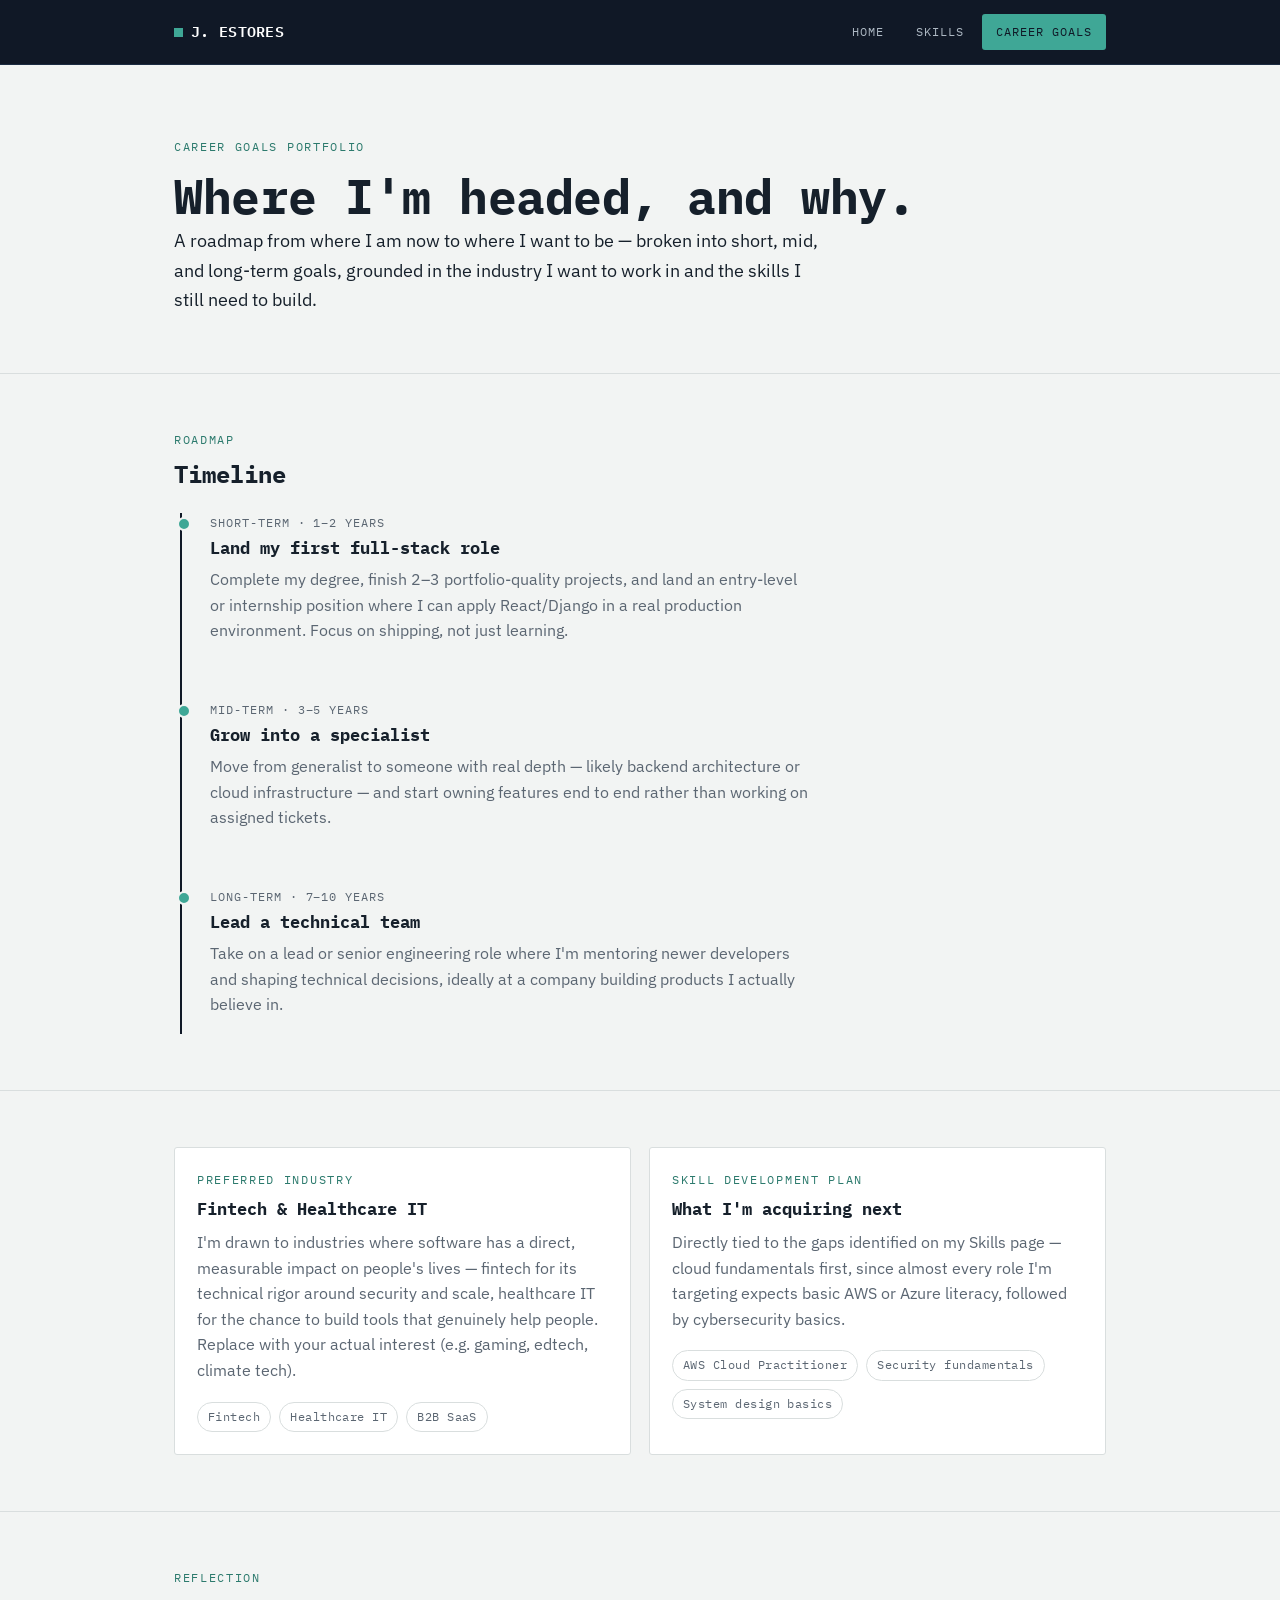
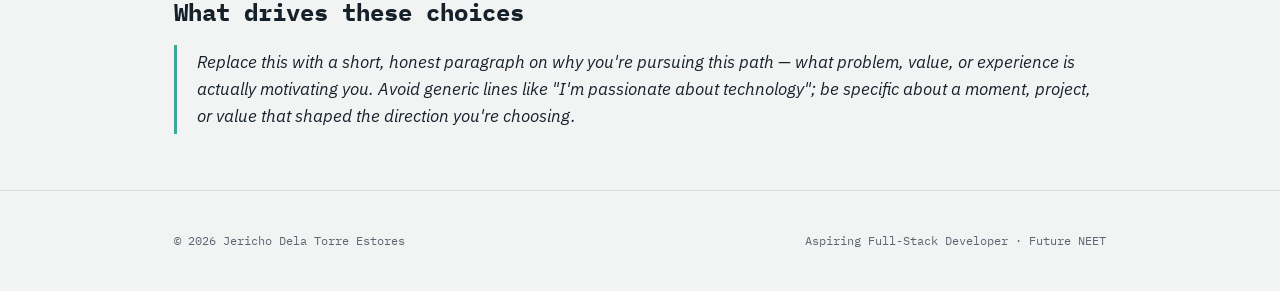
==== goals.html @ a323cb93 "Add files via upload" ====
<!DOCTYPE html>
<html lang="en">
<head>
<meta charset="UTF-8">
<meta name="viewport" content="width=device-width, initial-scale=1.0">
<title>Career Goals — Jericho Dela Torre Estores</title>
<link rel="preconnect" href="https://fonts.googleapis.com">
<link href="https://fonts.googleapis.com/css2?family=IBM+Plex+Mono:wght@400;500;600&family=IBM+Plex+Sans:wght@400;500;600;700&display=swap" rel="stylesheet">
<link rel="stylesheet" href="styles.css">
</head>
<body>

<nav class="site-nav">
  <div class="wrap">
    <a href="index.html" class="brand"><span class="brand-mark"></span>J. ESTORES</a>
    <button class="nav-toggle" aria-label="Toggle navigation" aria-expanded="false">MENU</button>
    <ul class="nav-links">
      <li><a href="index.html">Home</a></li>
      <li><a href="skills.html">Skills</a></li>
      <li><a href="goals.html" aria-current="page">Career Goals</a></li>
    </ul>
  </div>
</nav>

<header class="hero" style="padding-bottom:40px;">
  <div class="wrap">
    <p class="eyebrow">Career Goals Portfolio</p>
    <h1>Where I'm headed, and why.</h1>
    <p class="lede">
      A roadmap from where I am now to where I want to be — broken into short, mid,
      and long-term goals, grounded in the industry I want to work in and the skills
      I still need to build.
    </p>
  </div>
</header>

<section>
  <div class="wrap">
    <p class="eyebrow">Roadmap</p>
    <h2 style="margin-bottom:24px;">Timeline</h2>

    <div class="timeline">
      <div class="timeline-item">
        <div class="timeline-range">Short-Term · 1–2 Years</div>
        <h3 style="margin-bottom:8px;">Land my first full-stack role</h3>
        <p style="max-width:60ch;">
          Complete my degree, finish 2–3 portfolio-quality projects, and land an
          entry-level or internship position where I can apply React/Django in a
          real production environment. Focus on shipping, not just learning.
        </p>
      </div>

      <div class="timeline-item">
        <div class="timeline-range">Mid-Term · 3–5 Years</div>
        <h3 style="margin-bottom:8px;">Grow into a specialist</h3>
        <p style="max-width:60ch;">
          Move from generalist to someone with real depth — likely backend
          architecture or cloud infrastructure — and start owning features end
          to end rather than working on assigned tickets.
        </p>
      </div>

      <div class="timeline-item">
        <div class="timeline-range">Long-Term · 7–10 Years</div>
        <h3 style="margin-bottom:8px;">Lead a technical team</h3>
        <p style="max-width:60ch;">
          Take on a lead or senior engineering role where I'm mentoring newer
          developers and shaping technical decisions, ideally at a company
          building products I actually believe in.
        </p>
      </div>
    </div>
  </div>
</section>

<section>
  <div class="wrap">
    <div class="grid-2">
      <div class="card">
        <p class="eyebrow">Preferred Industry</p>
        <h3 style="margin-bottom:10px;">Fintech &amp; Healthcare IT</h3>
        <p style="margin:0;">
          I'm drawn to industries where software has a direct, measurable impact
          on people's lives — fintech for its technical rigor around security and
          scale, healthcare IT for the chance to build tools that genuinely help
          people. Replace with your actual interest (e.g. gaming, edtech, climate tech).
        </p>
        <div class="tag-row">
          <span class="tag">Fintech</span>
          <span class="tag">Healthcare IT</span>
          <span class="tag">B2B SaaS</span>
        </div>
      </div>

      <div class="card">
        <p class="eyebrow">Skill Development Plan</p>
        <h3 style="margin-bottom:10px;">What I'm acquiring next</h3>
        <p style="margin:0;">
          Directly tied to the gaps identified on my Skills page — cloud
          fundamentals first, since almost every role I'm targeting expects
          basic AWS or Azure literacy, followed by cybersecurity basics.
        </p>
        <div class="tag-row">
          <span class="tag">AWS Cloud Practitioner</span>
          <span class="tag">Security fundamentals</span>
          <span class="tag">System design basics</span>
        </div>
      </div>
    </div>
  </div>
</section>

<section>
  <div class="wrap">
    <p class="eyebrow">Reflection</p>
    <h2 style="margin-bottom:18px;">What drives these choices</h2>
    <div class="quote-block">
      Replace this with a short, honest paragraph on why you're pursuing this path —
      what problem, value, or experience is actually motivating you. Avoid generic
      lines like "I'm passionate about technology"; be specific about a moment,
      project, or value that shaped the direction you're choosing.
    </div>
  </div>
</section>

<footer>
  <div class="wrap" style="display:flex; justify-content:space-between; width:100%; flex-wrap:wrap; gap:10px;">
    <span>© 2026 Jericho Dela Torre Estores</span>
    <span>Aspiring Full-Stack Developer · Future NEET</span>
  </div>
</footer>

<script src="script.js"></script>
</body>
</html>
---- styles.css ----
/* ==========================================================================
   DESIGN TOKENS
   ========================================================================== */
:root {
  --navy: #101826;
  --navy-2: #1c2c42;
  --paper: #f2f4f3;
  --surface: #ffffff;
  --accent: #3fa796;
  --accent-dark: #2c7a6d;
  --amber: #d98e3c;
  --line: #d9dede;
  --text: #16202b;
  --text-mute: #5b6672;

  --font-display: "IBM Plex Mono", ui-monospace, monospace;
  --font-body: "IBM Plex Sans", -apple-system, sans-serif;

  --radius: 3px;
  --max-w: 980px;
}

* { box-sizing: border-box; }

html { scroll-behavior: smooth; }

body {
  margin: 0;
  background: var(--paper);
  color: var(--text);
  font-family: var(--font-body);
  font-size: 16px;
  line-height: 1.6;
  -webkit-font-smoothing: antialiased;
}

@media (prefers-reduced-motion: reduce) {
  html { scroll-behavior: auto; }
  * { animation-duration: 0.001ms !important; transition-duration: 0.001ms !important; }
}

a { color: inherit; }

img { max-width: 100%; display: block; }

::selection { background: var(--accent); color: var(--surface); }

:focus-visible {
  outline: 2px solid var(--accent);
  outline-offset: 2px;
}

/* ==========================================================================
   LAYOUT SHELL
   ========================================================================== */
.wrap {
  max-width: var(--max-w);
  margin: 0 auto;
  padding: 0 24px;
}

/* ==========================================================================
   NAV
   ========================================================================== */
.site-nav {
  position: sticky;
  top: 0;
  z-index: 50;
  background: var(--navy);
  border-bottom: 1px solid var(--navy-2);
}

.site-nav .wrap {
  display: flex;
  align-items: center;
  justify-content: space-between;
  height: 64px;
}

.brand {
  font-family: var(--font-display);
  color: var(--surface);
  font-weight: 600;
  font-size: 0.95rem;
  letter-spacing: 0.02em;
  text-decoration: none;
  display: flex;
  align-items: center;
  gap: 8px;
}

.brand-mark {
  width: 9px;
  height: 9px;
  background: var(--accent);
  flex: none;
}

.nav-links {
  display: flex;
  gap: 4px;
  list-style: none;
  margin: 0;
  padding: 0;
}

.nav-links a {
  display: inline-block;
  padding: 8px 14px;
  font-family: var(--font-display);
  font-size: 0.78rem;
  letter-spacing: 0.08em;
  text-transform: uppercase;
  text-decoration: none;
  color: #aeb9c4;
  border-radius: var(--radius);
  transition: color 0.15s ease, background 0.15s ease;
}

.nav-links a:hover { color: var(--surface); background: var(--navy-2); }

.nav-links a[aria-current="page"] {
  color: var(--navy);
  background: var(--accent);
}

.nav-toggle {
  display: none;
  background: none;
  border: 1px solid var(--navy-2);
  color: var(--surface);
  padding: 6px 10px;
  font-family: var(--font-display);
  border-radius: var(--radius);
}

@media (max-width: 680px) {
  .nav-toggle { display: block; }
  .nav-links {
    position: absolute;
    top: 64px;
    left: 0;
    right: 0;
    background: var(--navy);
    flex-direction: column;
    gap: 0;
    padding: 8px 24px 16px;
    display: none;
    border-bottom: 1px solid var(--navy-2);
  }
  .nav-links.open { display: flex; }
  .nav-links a { padding: 12px 4px; }
}

/* ==========================================================================
   TYPOGRAPHY
   ========================================================================== */
.eyebrow {
  font-family: var(--font-display);
  font-size: 0.75rem;
  letter-spacing: 0.14em;
  text-transform: uppercase;
  color: var(--accent-dark);
  margin: 0 0 10px;
}

h1, h2, h3 { font-family: var(--font-display); line-height: 1.25; margin: 0; }

h1 { font-size: clamp(2rem, 5vw, 3rem); letter-spacing: -0.01em; }
h2 { font-size: 1.5rem; }
h3 { font-size: 1.05rem; }

p { color: var(--text-mute); margin: 0 0 1em; }

.lede { font-size: 1.15rem; color: var(--text); max-width: 60ch; }

/* ==========================================================================
   HERO
   ========================================================================== */
.hero {
  padding: 72px 0 56px;
  border-bottom: 1px solid var(--line);
}

.hero-tag {
  display: inline-block;
  font-family: var(--font-display);
  font-size: 0.8rem;
  color: var(--surface);
  background: var(--navy);
  padding: 5px 10px;
  border-radius: var(--radius);
  margin-bottom: 18px;
}

.hero-meta {
  display: flex;
  gap: 24px;
  flex-wrap: wrap;
  margin-top: 28px;
  font-family: var(--font-display);
  font-size: 0.85rem;
}

.hero-meta a { text-decoration: none; border-bottom: 1px solid var(--line); padding-bottom: 1px; }
.hero-meta a:hover { border-color: var(--accent); color: var(--accent-dark); }

/* ==========================================================================
   SECTIONS / CARDS
   ========================================================================== */
section { padding: 56px 0; }
section + section { border-top: 1px solid var(--line); }

.grid-3 {
  display: grid;
  grid-template-columns: repeat(3, 1fr);
  gap: 18px;
}

.grid-2 {
  display: grid;
  grid-template-columns: repeat(2, 1fr);
  gap: 18px;
}

@media (max-width: 780px) {
  .grid-3, .grid-2 { grid-template-columns: 1fr; }
}

.card {
  background: var(--surface);
  border: 1px solid var(--line);
  border-radius: var(--radius);
  padding: 22px;
}

/* ==========================================================================
   SKILLS PAGE
   ========================================================================== */
.skill-category { margin-bottom: 44px; }

.skill-category-head {
  display: flex;
  align-items: baseline;
  justify-content: space-between;
  border-bottom: 2px solid var(--navy);
  padding-bottom: 8px;
  margin-bottom: 18px;
}

.skill-category-head h2 { color: var(--navy); }

.skill-count {
  font-family: var(--font-display);
  font-size: 0.75rem;
  color: var(--text-mute);
}

.skill-row {
  display: grid;
  grid-template-columns: 1fr 1.3fr;
  gap: 20px;
  padding: 16px 0;
  border-bottom: 1px dashed var(--line);
}

.skill-row:last-child { border-bottom: none; }

@media (max-width: 680px) {
  .skill-row { grid-template-columns: 1fr; gap: 10px; }
}

.skill-name { font-weight: 600; margin-bottom: 6px; }

.skill-level-label {
  font-family: var(--font-display);
  font-size: 0.72rem;
  letter-spacing: 0.08em;
  text-transform: uppercase;
  color: var(--accent-dark);
}

.skill-meter {
  display: flex;
  gap: 4px;
  margin: 8px 0;
}

.skill-meter span {
  height: 6px;
  flex: 1;
  background: var(--line);
  border-radius: 2px;
}

.skill-meter span.filled { background: var(--accent); }

.skill-example {
  font-size: 0.92rem;
  color: var(--text-mute);
  margin: 0;
}

.skill-example strong { color: var(--text); font-weight: 600; }

/* Gaps */
.gaps-card {
  background: var(--navy);
  color: var(--surface);
  border-radius: var(--radius);
  padding: 28px;
}

.gaps-card .eyebrow { color: var(--accent); }
.gaps-card p { color: #c3ccd4; }

.gaps-list { list-style: none; margin: 0; padding: 0; display: grid; gap: 10px; }

.gaps-list li {
  padding-left: 20px;
  position: relative;
  font-size: 0.95rem;
}

.gaps-list li::before {
  content: "→";
  position: absolute;
  left: 0;
  color: var(--accent);
}

/* ==========================================================================
   GOALS PAGE — timeline
   ========================================================================== */
.timeline { border-left: 2px solid var(--navy); padding-left: 28px; display: grid; gap: 40px; margin: 8px 0 0 6px; }

.timeline-item { position: relative; }

.timeline-item::before {
  content: "";
  position: absolute;
  left: -33px;
  top: 4px;
  width: 10px;
  height: 10px;
  background: var(--accent);
  border: 2px solid var(--paper);
  border-radius: 50%;
}

.timeline-range {
  font-family: var(--font-display);
  font-size: 0.75rem;
  letter-spacing: 0.08em;
  color: var(--text-mute);
  text-transform: uppercase;
  margin-bottom: 6px;
}

.tag-row { display: flex; gap: 8px; flex-wrap: wrap; margin-top: 18px; }

.tag {
  font-family: var(--font-display);
  font-size: 0.72rem;
  letter-spacing: 0.04em;
  padding: 5px 10px;
  border: 1px solid var(--line);
  border-radius: 20px;
  color: var(--text-mute);
  background: var(--surface);
}

.quote-block {
  border-left: 3px solid var(--accent);
  padding: 4px 0 4px 20px;
  font-size: 1.05rem;
  color: var(--text);
  font-style: italic;
}

/* ==========================================================================
   FOOTER
   ========================================================================== */
footer {
  padding: 40px 0;
  border-top: 1px solid var(--line);
  font-family: var(--font-display);
  font-size: 0.78rem;
  color: var(--text-mute);
  display: flex;
  justify-content: space-between;
  flex-wrap: wrap;
  gap: 10px;
}
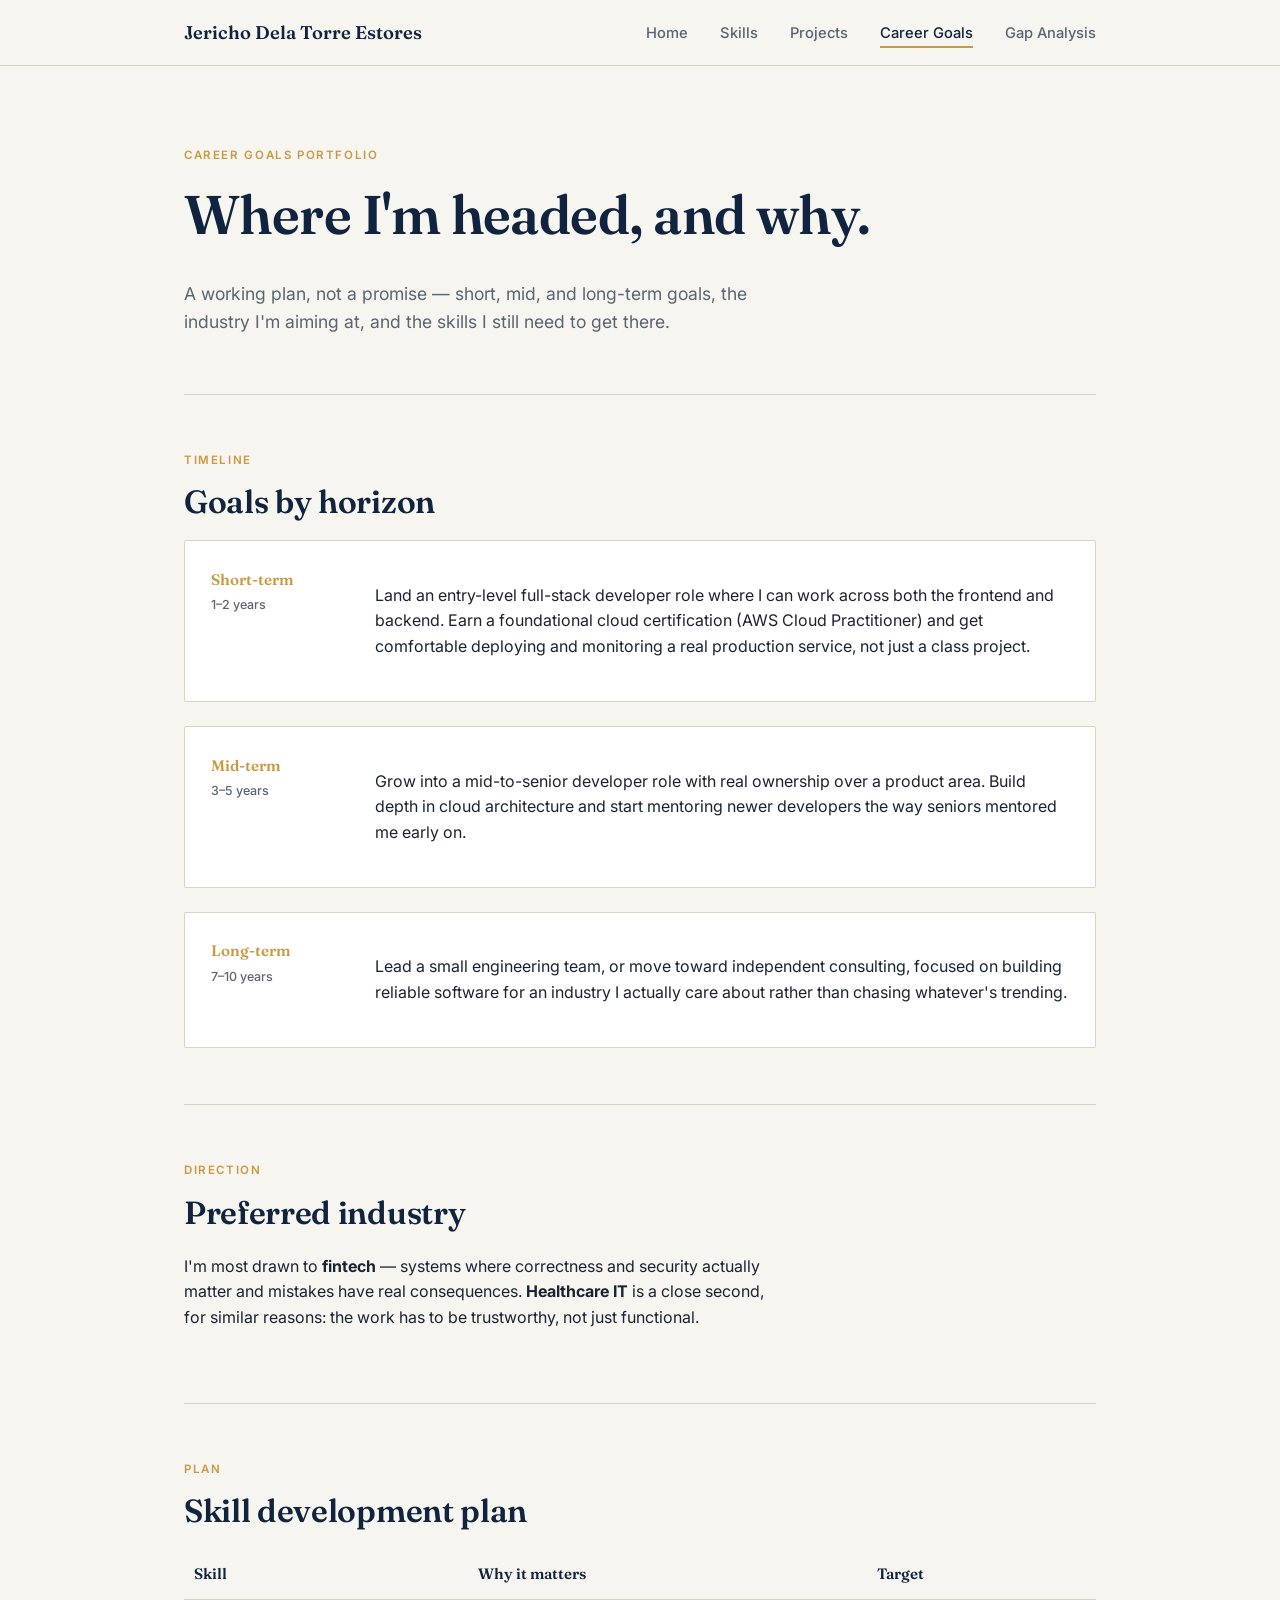
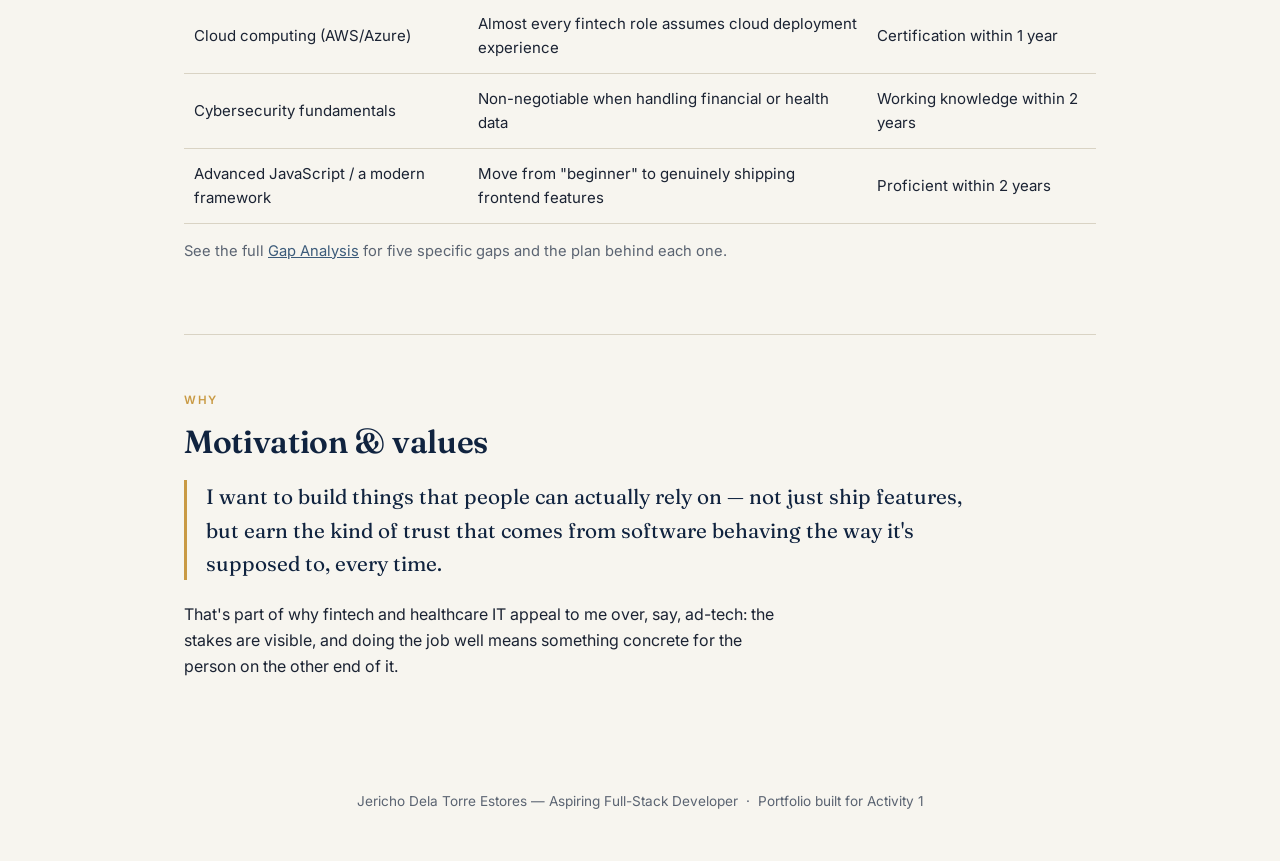
==== commit 6f78d8ad: "Add files via upload Add Projects and Gap Analysis" ====
--- a/goals.html
+++ b/goals.html
@@ -4,132 +4,125 @@
 <meta charset="UTF-8">
 <meta name="viewport" content="width=device-width, initial-scale=1.0">
 <title>Career Goals — Jericho Dela Torre Estores</title>
-<link rel="preconnect" href="https://fonts.googleapis.com">
-<link href="https://fonts.googleapis.com/css2?family=IBM+Plex+Mono:wght@400;500;600&family=IBM+Plex+Sans:wght@400;500;600;700&display=swap" rel="stylesheet">
-<link rel="stylesheet" href="styles.css">
+<link rel="stylesheet" href="style.css">
 </head>
 <body>
 
 <nav class="site-nav">
-  <div class="wrap">
-    <a href="index.html" class="brand"><span class="brand-mark"></span>J. ESTORES</a>
-    <button class="nav-toggle" aria-label="Toggle navigation" aria-expanded="false">MENU</button>
+  <div class="nav-inner">
+    <a class="nav-brand" href="index.html">Jericho Dela Torre Estores</a>
     <ul class="nav-links">
       <li><a href="index.html">Home</a></li>
       <li><a href="skills.html">Skills</a></li>
+      <li><a href="projects.html">Projects</a></li>
       <li><a href="goals.html" aria-current="page">Career Goals</a></li>
+      <li><a href="gap-analysis.html">Gap Analysis</a></li>
     </ul>
   </div>
 </nav>
 
-<header class="hero" style="padding-bottom:40px;">
-  <div class="wrap">
-    <p class="eyebrow">Career Goals Portfolio</p>
+<main>
+  <section class="hero" style="padding-bottom: 2.5rem;">
+    <span class="eyebrow">Career Goals Portfolio</span>
     <h1>Where I'm headed, and why.</h1>
-    <p class="lede">
-      A roadmap from where I am now to where I want to be — broken into short, mid,
-      and long-term goals, grounded in the industry I want to work in and the skills
-      I still need to build.
-    </p>
-  </div>
-</header>
+    <p class="lede">A working plan, not a promise — short, mid, and long-term goals,
+    the industry I'm aiming at, and the skills I still need to get there.</p>
+  </section>
 
-<section>
-  <div class="wrap">
-    <p class="eyebrow">Roadmap</p>
-    <h2 style="margin-bottom:24px;">Timeline</h2>
-
+  <section>
+    <span class="eyebrow">Timeline</span>
+    <h2>Goals by horizon</h2>
     <div class="timeline">
-      <div class="timeline-item">
-        <div class="timeline-range">Short-Term · 1–2 Years</div>
-        <h3 style="margin-bottom:8px;">Land my first full-stack role</h3>
-        <p style="max-width:60ch;">
-          Complete my degree, finish 2–3 portfolio-quality projects, and land an
-          entry-level or internship position where I can apply React/Django in a
-          real production environment. Focus on shipping, not just learning.
-        </p>
+      <div class="card">
+        <div>
+          <span class="span">Short-term</span>
+          <span class="range">1–2 years</span>
+        </div>
+        <p>Land an entry-level full-stack developer role where I can work across both
+        the frontend and backend. Earn a foundational cloud certification (AWS Cloud
+        Practitioner) and get comfortable deploying and monitoring a real production
+        service, not just a class project.</p>
       </div>
-
-      <div class="timeline-item">
-        <div class="timeline-range">Mid-Term · 3–5 Years</div>
-        <h3 style="margin-bottom:8px;">Grow into a specialist</h3>
-        <p style="max-width:60ch;">
-          Move from generalist to someone with real depth — likely backend
-          architecture or cloud infrastructure — and start owning features end
-          to end rather than working on assigned tickets.
-        </p>
+      <div class="card">
+        <div>
+          <span class="span">Mid-term</span>
+          <span class="range">3–5 years</span>
+        </div>
+        <p>Grow into a mid-to-senior developer role with real ownership over a
+        product area. Build depth in cloud architecture and start mentoring newer
+        developers the way seniors mentored me early on.</p>
       </div>
-
-      <div class="timeline-item">
-        <div class="timeline-range">Long-Term · 7–10 Years</div>
-        <h3 style="margin-bottom:8px;">Lead a technical team</h3>
-        <p style="max-width:60ch;">
-          Take on a lead or senior engineering role where I'm mentoring newer
-          developers and shaping technical decisions, ideally at a company
-          building products I actually believe in.
-        </p>
+      <div class="card">
+        <div>
+          <span class="span">Long-term</span>
+          <span class="range">7–10 years</span>
+        </div>
+        <p>Lead a small engineering team, or move toward independent consulting,
+        focused on building reliable software for an industry I actually care about
+        rather than chasing whatever's trending.</p>
       </div>
     </div>
-  </div>
-</section>
+  </section>
 
-<section>
-  <div class="wrap">
-    <div class="grid-2">
-      <div class="card">
-        <p class="eyebrow">Preferred Industry</p>
-        <h3 style="margin-bottom:10px;">Fintech &amp; Healthcare IT</h3>
-        <p style="margin:0;">
-          I'm drawn to industries where software has a direct, measurable impact
-          on people's lives — fintech for its technical rigor around security and
-          scale, healthcare IT for the chance to build tools that genuinely help
-          people. Replace with your actual interest (e.g. gaming, edtech, climate tech).
-        </p>
-        <div class="tag-row">
-          <span class="tag">Fintech</span>
-          <span class="tag">Healthcare IT</span>
-          <span class="tag">B2B SaaS</span>
-        </div>
-      </div>
+  <section>
+    <span class="eyebrow">Direction</span>
+    <h2>Preferred industry</h2>
+    <p style="max-width: 60ch;">I'm most drawn to <strong>fintech</strong> — systems
+    where correctness and security actually matter and mistakes have real
+    consequences. <strong>Healthcare IT</strong> is a close second, for similar
+    reasons: the work has to be trustworthy, not just functional.</p>
+  </section>
 
-      <div class="card">
-        <p class="eyebrow">Skill Development Plan</p>
-        <h3 style="margin-bottom:10px;">What I'm acquiring next</h3>
-        <p style="margin:0;">
-          Directly tied to the gaps identified on my Skills page — cloud
-          fundamentals first, since almost every role I'm targeting expects
-          basic AWS or Azure literacy, followed by cybersecurity basics.
-        </p>
-        <div class="tag-row">
-          <span class="tag">AWS Cloud Practitioner</span>
-          <span class="tag">Security fundamentals</span>
-          <span class="tag">System design basics</span>
-        </div>
-      </div>
-    </div>
-  </div>
-</section>
+  <section>
+    <span class="eyebrow">Plan</span>
+    <h2>Skill development plan</h2>
+    <table class="plan-table">
+      <thead>
+        <tr>
+          <th>Skill</th>
+          <th>Why it matters</th>
+          <th>Target</th>
+        </tr>
+      </thead>
+      <tbody>
+        <tr>
+          <td>Cloud computing (AWS/Azure)</td>
+          <td>Almost every fintech role assumes cloud deployment experience</td>
+          <td>Certification within 1 year</td>
+        </tr>
+        <tr>
+          <td>Cybersecurity fundamentals</td>
+          <td>Non-negotiable when handling financial or health data</td>
+          <td>Working knowledge within 2 years</td>
+        </tr>
+        <tr>
+          <td>Advanced JavaScript / a modern framework</td>
+          <td>Move from "beginner" to genuinely shipping frontend features</td>
+          <td>Proficient within 2 years</td>
+        </tr>
+      </tbody>
+    </table>
+    <p style="margin-top: 1rem; font-size: 0.92rem; color: var(--text-dim);">
+      See the full <a href="gap-analysis.html">Gap Analysis</a> for five specific
+      gaps and the plan behind each one.
+    </p>
+  </section>
 
-<section>
-  <div class="wrap">
-    <p class="eyebrow">Reflection</p>
-    <h2 style="margin-bottom:18px;">What drives these choices</h2>
-    <div class="quote-block">
-      Replace this with a short, honest paragraph on why you're pursuing this path —
-      what problem, value, or experience is actually motivating you. Avoid generic
-      lines like "I'm passionate about technology"; be specific about a moment,
-      project, or value that shaped the direction you're choosing.
-    </div>
-  </div>
-</section>
+  <section style="border-bottom: none;">
+    <span class="eyebrow">Why</span>
+    <h2>Motivation &amp; values</h2>
+    <p class="values-quote">I want to build things that people can actually rely on —
+    not just ship features, but earn the kind of trust that comes from software
+    behaving the way it's supposed to, every time.</p>
+    <p style="max-width: 60ch; margin-top: 1.4rem;">That's part of why fintech and
+    healthcare IT appeal to me over, say, ad-tech: the stakes are visible, and doing
+    the job well means something concrete for the person on the other end of it.</p>
+  </section>
+</main>
 
 <footer>
-  <div class="wrap" style="display:flex; justify-content:space-between; width:100%; flex-wrap:wrap; gap:10px;">
-    <span>© 2026 Jericho Dela Torre Estores</span>
-    <span>Aspiring Full-Stack Developer · Future NEET</span>
-  </div>
+  Jericho Dela Torre Estores — Aspiring Full-Stack Developer &nbsp;·&nbsp; Portfolio built for Activity 1
 </footer>
 
-<script src="script.js"></script>
 </body>
 </html>
--- a/style.css
+++ b/style.css
@@ -0,0 +1,427 @@
+/* ============================================
+   Portfolio — shared stylesheet
+   Palette:  #10233F (ink navy) / #F7F5EF (paper) /
+             #C99A44 (brass accent) / #3C5B7A (steel blue)
+   Type:     "Fraunces" (display) + "Inter" (body/UI)
+   ============================================ */
+
+@import url('https://fonts.googleapis.com/css2?family=Fraunces:opsz,wght@9..144,400;9..144,600;9..144,700&family=Inter:wght@400;500;600;700&display=swap');
+
+:root {
+  --ink: #10233F;
+  --paper: #F7F5EF;
+  --paper-dim: #EFEBE1;
+  --brass: #C99A44;
+  --steel: #3C5B7A;
+  --line: #D9D3C4;
+  --text: #1B2333;
+  --text-dim: #5B6472;
+  --radius: 2px;
+  --max: 960px;
+}
+
+* { box-sizing: border-box; }
+
+html { scroll-behavior: smooth; }
+
+body {
+  margin: 0;
+  background: var(--paper);
+  color: var(--text);
+  font-family: 'Inter', system-ui, sans-serif;
+  line-height: 1.6;
+  -webkit-font-smoothing: antialiased;
+}
+
+h1, h2, h3, .display {
+  font-family: 'Fraunces', Georgia, serif;
+  color: var(--ink);
+  margin: 0 0 0.4em 0;
+  letter-spacing: -0.01em;
+}
+
+h1 { font-size: clamp(2.2rem, 5vw, 3.4rem); font-weight: 600; }
+h2 { font-size: clamp(1.5rem, 3vw, 2rem); font-weight: 600; }
+h3 { font-size: 1.15rem; font-weight: 600; }
+
+p { color: var(--text); }
+a { color: var(--steel); }
+
+.eyebrow {
+  font-family: 'Inter', sans-serif;
+  text-transform: uppercase;
+  letter-spacing: 0.14em;
+  font-size: 0.72rem;
+  font-weight: 600;
+  color: var(--brass);
+  margin-bottom: 0.6em;
+  display: block;
+}
+
+/* ---------- Nav ---------- */
+.site-nav {
+  position: sticky;
+  top: 0;
+  z-index: 20;
+  background: var(--paper);
+  border-bottom: 1px solid var(--line);
+}
+
+.site-nav .nav-inner {
+  max-width: var(--max);
+  margin: 0 auto;
+  padding: 1.1rem 1.5rem;
+  display: flex;
+  justify-content: space-between;
+  align-items: center;
+}
+
+.nav-brand {
+  font-family: 'Fraunces', serif;
+  font-weight: 600;
+  font-size: 1.15rem;
+  color: var(--ink);
+  text-decoration: none;
+}
+
+.nav-links {
+  display: flex;
+  gap: 2rem;
+  list-style: none;
+  margin: 0;
+  padding: 0;
+}
+
+.nav-links a {
+  color: var(--text-dim);
+  text-decoration: none;
+  font-size: 0.92rem;
+  font-weight: 500;
+  padding-bottom: 4px;
+  border-bottom: 2px solid transparent;
+  transition: color 0.15s, border-color 0.15s;
+}
+
+.nav-links a:hover,
+.nav-links a[aria-current="page"] {
+  color: var(--ink);
+  border-color: var(--brass);
+}
+
+/* ---------- Layout shells ---------- */
+main { max-width: var(--max); margin: 0 auto; padding: 0 1.5rem; }
+
+.hero {
+  padding: 5rem 0 3.5rem;
+  border-bottom: 1px solid var(--line);
+}
+
+.hero .lede {
+  max-width: 56ch;
+  font-size: 1.1rem;
+  color: var(--text-dim);
+}
+
+.contact-strip {
+  margin-top: 1.6rem;
+  display: flex;
+  flex-wrap: wrap;
+  gap: 1.2rem;
+  font-size: 0.9rem;
+}
+
+.contact-strip a { text-decoration: none; }
+.contact-strip span { color: var(--text-dim); }
+
+section { padding: 3.5rem 0; border-bottom: 1px solid var(--line); }
+section:last-of-type { border-bottom: none; }
+
+/* ---------- Cards / grid ---------- */
+.grid-2 {
+  display: grid;
+  grid-template-columns: repeat(2, 1fr);
+  gap: 1.5rem;
+}
+
+.card {
+  background: #fff;
+  border: 1px solid var(--line);
+  border-radius: var(--radius);
+  padding: 1.6rem;
+}
+
+/* ---------- Skills page ---------- */
+.skill-category {
+  margin-bottom: 3rem;
+}
+
+.skill-category > h2 {
+  border-left: 3px solid var(--brass);
+  padding-left: 0.7rem;
+}
+
+.skill-item {
+  padding: 1.3rem 0;
+  border-top: 1px solid var(--line);
+}
+.skill-item:first-of-type { border-top: none; }
+
+.skill-head {
+  display: flex;
+  justify-content: space-between;
+  align-items: baseline;
+  flex-wrap: wrap;
+  gap: 0.5rem 1rem;
+}
+
+.skill-head h3 { margin: 0; }
+
+.skill-level {
+  font-size: 0.78rem;
+  font-weight: 600;
+  letter-spacing: 0.04em;
+  text-transform: uppercase;
+  color: var(--steel);
+}
+
+/* five-dot proficiency scale — the structural signature of the page */
+.scale {
+  display: flex;
+  gap: 5px;
+  margin: 0.5rem 0 0.6rem;
+}
+
+.scale i {
+  width: 22px;
+  height: 6px;
+  background: var(--line);
+  border-radius: 1px;
+}
+
+.scale i.on { background: var(--brass); }
+
+.skill-example {
+  color: var(--text-dim);
+  font-size: 0.94rem;
+  margin: 0;
+}
+
+.gap-list {
+  list-style: none;
+  padding: 0;
+  margin: 0;
+  display: grid;
+  gap: 0.6rem;
+}
+
+.gap-list li {
+  padding: 0.9rem 1rem;
+  background: var(--paper-dim);
+  border-left: 3px solid var(--steel);
+  font-size: 0.94rem;
+}
+
+/* ---------- Goals page ---------- */
+.timeline {
+  display: grid;
+  gap: 1.5rem;
+}
+
+.timeline .card {
+  display: grid;
+  grid-template-columns: 140px 1fr;
+  gap: 1.5rem;
+  align-items: start;
+}
+
+.timeline .span {
+  font-family: 'Fraunces', serif;
+  font-weight: 600;
+  color: var(--brass);
+  font-size: 0.95rem;
+}
+
+.timeline .range {
+  display: block;
+  color: var(--text-dim);
+  font-size: 0.78rem;
+  font-weight: 500;
+  margin-top: 0.2rem;
+}
+
+.plan-table {
+  width: 100%;
+  border-collapse: collapse;
+  font-size: 0.94rem;
+}
+
+.plan-table th, .plan-table td {
+  text-align: left;
+  padding: 0.8rem 0.6rem;
+  border-bottom: 1px solid var(--line);
+}
+
+.plan-table th {
+  font-family: 'Fraunces', serif;
+  color: var(--ink);
+  font-weight: 600;
+}
+
+.values-quote {
+  font-family: 'Fraunces', serif;
+  font-size: 1.3rem;
+  font-weight: 400;
+  color: var(--ink);
+  border-left: 3px solid var(--brass);
+  padding-left: 1.2rem;
+  margin: 0;
+  max-width: 60ch;
+}
+
+/* ---------- Projects page ---------- */
+.project {
+  background: #fff;
+  border: 1px solid var(--line);
+  border-radius: var(--radius);
+  padding: 1.8rem 2rem;
+  margin-bottom: 1.6rem;
+}
+
+.project-head {
+  display: flex;
+  justify-content: space-between;
+  align-items: baseline;
+  flex-wrap: wrap;
+  gap: 0.4rem 1rem;
+  margin-bottom: 1.1rem;
+}
+
+.project-head h3 { margin: 0; }
+
+.project-role {
+  font-size: 0.78rem;
+  font-weight: 600;
+  letter-spacing: 0.04em;
+  text-transform: uppercase;
+  color: var(--brass);
+}
+
+.project-meta {
+  display: grid;
+  grid-template-columns: 1fr 1fr;
+  gap: 1rem 2rem;
+}
+
+.project-meta dt {
+  font-family: 'Fraunces', serif;
+  font-size: 0.82rem;
+  font-weight: 600;
+  color: var(--steel);
+  margin: 0 0 0.25rem;
+}
+
+.project-meta dd {
+  margin: 0;
+  color: var(--text);
+  font-size: 0.94rem;
+}
+
+.project-meta .full { grid-column: 1 / -1; }
+
+.evidence-link {
+  display: inline-flex;
+  align-items: center;
+  gap: 0.4rem;
+  margin-top: 1.2rem;
+  font-size: 0.88rem;
+  font-weight: 600;
+  color: var(--steel);
+  text-decoration: none;
+  border-bottom: 1px solid var(--steel);
+  padding-bottom: 2px;
+}
+
+/* ---------- Gap Analysis page ---------- */
+.roadmap-item {
+  display: grid;
+  grid-template-columns: 34px 1fr;
+  gap: 0 1.2rem;
+  padding-bottom: 1.8rem;
+  position: relative;
+}
+
+.roadmap-item:not(:last-child)::before {
+  content: "";
+  position: absolute;
+  left: 16px;
+  top: 34px;
+  bottom: 0;
+  width: 1px;
+  background: var(--line);
+}
+
+.roadmap-num {
+  width: 34px;
+  height: 34px;
+  border-radius: 50%;
+  background: var(--ink);
+  color: var(--paper);
+  font-family: 'Fraunces', serif;
+  font-weight: 600;
+  font-size: 0.95rem;
+  display: flex;
+  align-items: center;
+  justify-content: center;
+  flex-shrink: 0;
+}
+
+.roadmap-item h3 { margin: 0 0 0.5rem; }
+
+.roadmap-plan {
+  background: var(--paper-dim);
+  border-left: 3px solid var(--brass);
+  padding: 0.9rem 1.1rem;
+  font-size: 0.92rem;
+  margin-top: 0.6rem;
+}
+
+.roadmap-plan strong {
+  color: var(--ink);
+  display: block;
+  font-size: 0.72rem;
+  text-transform: uppercase;
+  letter-spacing: 0.06em;
+  margin-bottom: 0.3rem;
+}
+
+/* ---------- Footer ---------- */
+footer {
+  padding: 2.5rem 1.5rem 3rem;
+  text-align: center;
+  color: var(--text-dim);
+  font-size: 0.85rem;
+}
+
+/* ---------- Responsive ---------- */
+@media (max-width: 720px) {
+  .nav-links { gap: 1.1rem; }
+  .grid-2 { grid-template-columns: 1fr; }
+  .timeline .card { grid-template-columns: 1fr; gap: 0.4rem; }
+  .project-meta { grid-template-columns: 1fr; }
+  .hero { padding: 3rem 0 2.2rem; }
+  section { padding: 2.5rem 0; }
+}
+
+@media (max-width: 520px) {
+  .site-nav .nav-inner { flex-direction: column; gap: 0.8rem; align-items: flex-start; }
+  .nav-links { gap: 1rem; flex-wrap: wrap; }
+}
+
+@media (prefers-reduced-motion: reduce) {
+  html { scroll-behavior: auto; }
+}
+
+:focus-visible {
+  outline: 2px solid var(--brass);
+  outline-offset: 2px;
+}
